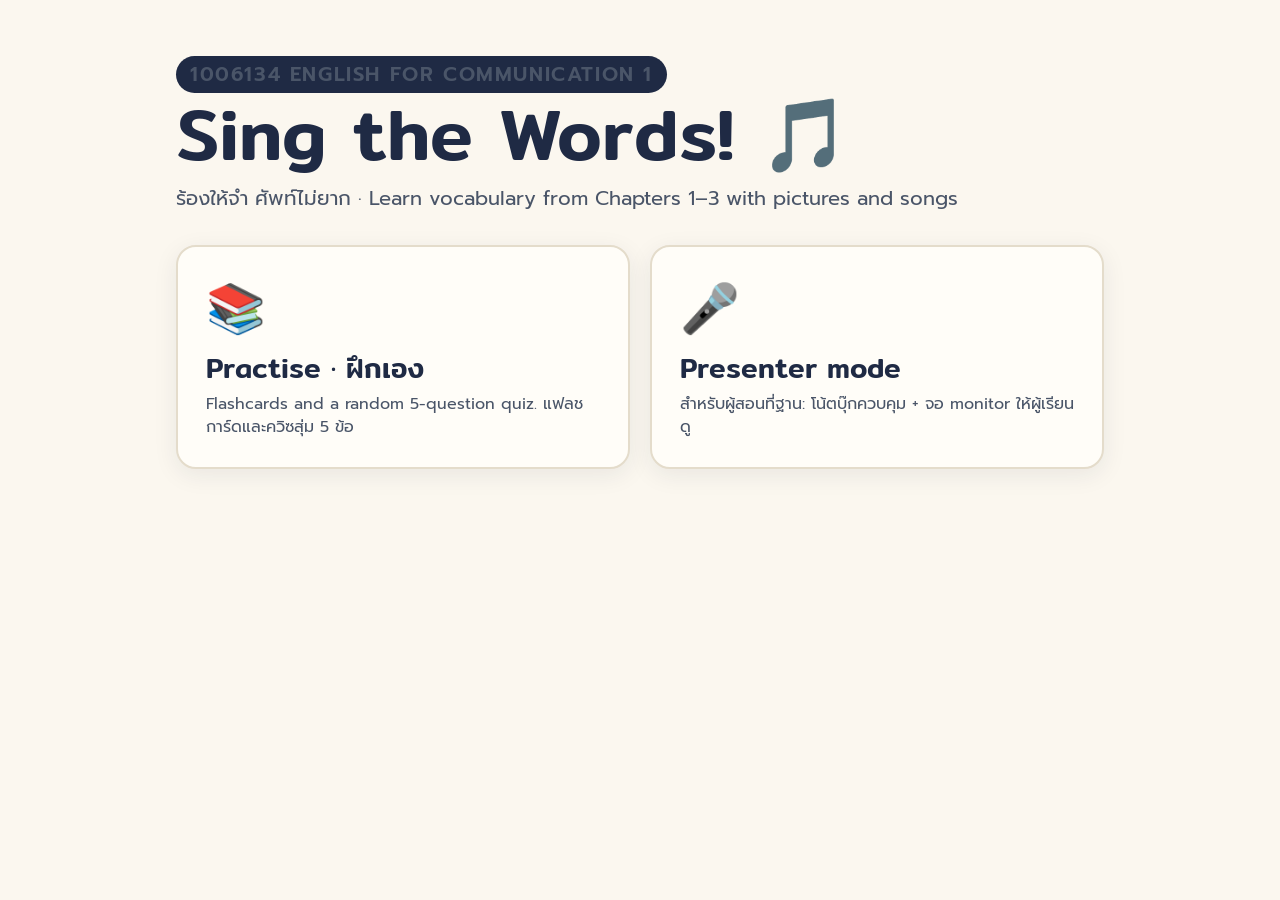
==== English-Communication/vocab-exam-web/index.html @ a1bbb783 "Add Sing the Words! web prototype with presenter mode Static site for the Eng Com vocabulary station" ====
<!doctype html>
<html lang="th">
<head>
  <meta charset="utf-8">
  <meta name="viewport" content="width=device-width, initial-scale=1">
  <title>Sing the Words!</title>
  <link rel="preconnect" href="https://fonts.googleapis.com">
  <link rel="stylesheet" href="https://fonts.googleapis.com/css2?family=Mitr:wght@400;500;600&family=Prompt:wght@400;500;600&display=swap">
  <link rel="stylesheet" href="css/theme.css">
  <link rel="stylesheet" href="css/app.css">
</head>
<body>
  <div class="landing">
    <div class="hero">
      <p class="pill">1006134 English for Communication 1</p>
      <h1>Sing the Words! 🎵</h1>
      <p>ร้องให้จำ ศัพท์ไม่ยาก · Learn vocabulary from Chapters 1–3 with pictures and songs</p>
    </div>
    <div class="choices">
      <a class="choice" href="study.html">
        <span class="big">📚</span>
        <h2>Practise · ฝึกเอง</h2>
        <p>Flashcards and a random 5-question quiz. แฟลชการ์ดและควิซสุ่ม 5 ข้อ</p>
      </a>
      <a class="choice" href="presenter.html">
        <span class="big">🎤</span>
        <h2>Presenter mode</h2>
        <p>สำหรับผู้สอนที่ฐาน: โน้ตบุ๊กควบคุม + จอ monitor ให้ผู้เรียนดู</p>
      </a>
    </div>
  </div>
</body>
</html>
---- English-Communication/vocab-exam-web/css/theme.css ----
/*
  THEME: change the website's tone here only.
  Every page reads its colors, fonts and roundness from these variables.
*/
:root {
  /* Fonts (Thai + Latin). Without internet they fall back to Tahoma/system fonts. */
  --font-display: "Mitr", Tahoma, sans-serif;
  --font-body: "Prompt", Tahoma, sans-serif;

  /* Base colors */
  --bg: #fbf7ef;          /* page background */
  --surface: #fffdf8;     /* cards */
  --surface-2: #f1eadb;   /* second background tone */
  --line: #e4dccb;        /* borders */
  --ink: #1f2a44;         /* main text, dark panels */
  --muted: #4a5568;       /* secondary text */
  --on-dark: #fbf7ef;     /* text on dark panels */
  --on-dark-muted: #aeb9cf;

  /* Accent and level colors */
  --accent: #c2410c;
  --accent-soft: #fbe3c8;
  --hard: #c2410c;
  --medium: #f4c542;      /* use dark text on it */
  --easy: #2f7d4a;
  --good: #2f7d4a;
  --bad: #b42318;

  /* Shape */
  --radius: 20px;
  --radius-sm: 12px;
  --shadow: 0 6px 24px rgba(31, 42, 68, 0.08);
}
---- English-Communication/vocab-exam-web/css/app.css ----
/* Layout and components. Colors and fonts come from theme.css. */
* { box-sizing: border-box; }
html, body { margin: 0; height: 100%; }
body {
  background: var(--bg);
  color: var(--ink);
  font-family: var(--font-body);
  line-height: 1.45;
}
h1, h2, h3 { font-family: var(--font-display); font-weight: 500; margin: 0; line-height: 1.15; }
p { margin: 0; }
button {
  font: inherit;
  cursor: pointer;
  border: 2px solid var(--line);
  background: var(--surface);
  color: var(--ink);
  border-radius: var(--radius-sm);
  padding: 10px 16px;
}
button:hover { border-color: var(--ink); }
button.primary { background: var(--ink); color: var(--on-dark); border-color: var(--ink); }
button.accent { background: var(--accent); color: #fff; border-color: var(--accent); }
button.on { background: var(--ink); color: var(--on-dark); border-color: var(--ink); }
button:disabled { opacity: 0.4; cursor: default; }
a { color: var(--accent); }

.pill {
  display: inline-block;
  padding: 4px 14px;
  border-radius: 999px;
  font-size: 0.8em;
  font-weight: 600;
  letter-spacing: 0.08em;
  text-transform: uppercase;
  color: #fff;
  background: var(--ink);
}
.pill.hard { background: var(--hard); }
.pill.medium { background: var(--medium); color: var(--ink); }
.pill.easy { background: var(--easy); }

/* Picture: a real image from images/<word>.png when it exists, otherwise the emoji placeholder */
.pic {
  position: relative;
  display: flex;
  align-items: center;
  justify-content: center;
  background: var(--surface-2);
  border-radius: var(--radius);
  overflow: hidden;
  aspect-ratio: 1 / 1;
}
.pic img { width: 100%; height: 100%; object-fit: cover; }
.pic img + .emoji { display: none; }
.pic .emoji { font-size: 7em; line-height: 1; }
.pic .idea {
  position: absolute; left: 12px; right: 12px; bottom: 12px;
  font-size: 0.55em; color: var(--muted); text-align: center;
}
.pic img ~ .idea { display: none; }

/* ---------- Landing page ---------- */
.landing { max-width: 960px; margin: 0 auto; padding: 48px 16px; display: grid; gap: 32px; }
.landing .hero h1 { font-size: clamp(40px, 7vw, 72px); }
.landing .hero p { font-size: 20px; color: var(--muted); margin-top: 8px; }
.choices { display: grid; grid-template-columns: repeat(auto-fit, minmax(260px, 1fr)); gap: 20px; }
.choice {
  display: block; text-decoration: none; color: inherit;
  background: var(--surface); border: 2px solid var(--line); border-radius: var(--radius);
  padding: 28px; box-shadow: var(--shadow);
}
.choice:hover { border-color: var(--accent); }
.choice h2 { font-size: 28px; margin: 8px 0; }
.choice .big { font-size: 48px; }
.choice p { color: var(--muted); }

/* ---------- Stage (audience screen on the monitor) ---------- */
body.stage { overflow: hidden; font-size: clamp(16px, 2.2vw, 40px); }
.stage-root { height: 100vh; display: flex; flex-direction: column; padding: 3vh 4vw; gap: 2vh; }
.stage-top { display: flex; justify-content: space-between; align-items: center; color: var(--muted); font-size: 0.6em; }
.stage-body { flex: 1; min-height: 0; display: flex; align-items: center; justify-content: center; }
.stage-dark { background: var(--ink); color: var(--on-dark); }
.stage-dark .stage-top { color: var(--on-dark-muted); }

.s-welcome { text-align: center; display: grid; gap: 2vh; }
.s-welcome h1 { font-size: 3.2em; }
.s-welcome .sub { font-size: 1.4em; color: var(--accent-soft); font-family: var(--font-display); }
.s-welcome .group { font-size: 0.9em; color: var(--on-dark-muted); }

.s-card { display: grid; grid-template-columns: 40vh 1fr; gap: 4vw; align-items: center; width: 100%; }
.s-card .pic { width: 40vh; }
.s-card .word { font-size: 2.6em; font-weight: 600; }
.s-card .read { color: var(--muted); font-size: 0.85em; }
.s-card .meaning { font-size: 1em; margin-top: 1.5vh; }
.s-card .meaning-th { font-family: var(--font-display); color: var(--accent); font-size: 1.3em; margin-top: 1vh; }
.s-card .trick { margin-top: 2vh; font-size: 0.65em; background: var(--surface-2); padding: 1vh 1.2vw; border-radius: var(--radius-sm); color: var(--muted); }

.s-song { display: grid; grid-template-columns: 1fr 34vh; gap: 4vw; align-items: center; width: 100%; }
.s-song .section-label { color: var(--accent-soft); font-size: 0.6em; text-transform: uppercase; letter-spacing: 0.1em; }
.s-song .line { font-size: 1.5em; font-family: var(--font-display); margin: 1.5vh 0; }
.s-song .line .lead { color: #e8a33d; }
.s-song .line.dim { font-size: 0.8em; opacity: 0.45; }
.s-song .pic { width: 34vh; background: rgba(255, 255, 255, 0.08); }

.s-family { width: 100%; display: grid; gap: 2vh; }
.s-family .row {
  display: grid; grid-template-columns: 1.6fr 0.7fr 1.4fr; align-items: center;
  background: var(--surface); border: 2px solid var(--line); border-radius: var(--radius); padding: 2vh 2vw;
}
.s-family .row:last-child { border-color: var(--accent); }
.s-family .w { font-family: var(--font-display); font-size: 1.4em; }
.s-family .pos { color: #8a5a00; }
.s-family .m { color: var(--muted); font-size: 0.8em; }

.s-quiz { display: grid; grid-template-columns: 34vh 1fr; gap: 4vw; align-items: center; width: 100%; }
.s-quiz .pic { width: 34vh; }
.s-quiz .lyric { font-family: var(--font-display); font-size: 1.3em; }
.s-quiz .hint { color: var(--muted); margin-top: 1vh; font-size: 0.8em; }
.opts { display: grid; grid-template-columns: 1fr 1fr; gap: 1.6vh 1.2vw; margin-top: 3vh; }
.opt {
  background: var(--surface); border: 3px solid var(--line); border-radius: var(--radius-sm);
  padding: 1.6vh 1.4vw; font-size: 1em; text-align: left;
}
.opt b { color: var(--accent); margin-right: 0.6em; }
.opt.correct { border-color: var(--good); background: #e6f4ea; }
.opt.wrong { border-color: var(--bad); background: #fdecea; }
.opt:disabled { opacity: 1; cursor: default; }
.opt.faded { opacity: 0.45; }

.s-recap { text-align: center; display: grid; gap: 3vh; justify-items: center; }
.s-recap h1 { font-size: 2.6em; }
.s-recap .score { font-size: 4em; font-family: var(--font-display); color: #e8a33d; }
.qr-box {
  width: 26vh; height: 26vh; border: 4px dashed var(--accent); border-radius: var(--radius);
  display: flex; align-items: center; justify-content: center; color: var(--on-dark-muted); font-size: 0.7em;
  background: rgba(255, 255, 255, 0.06);
}
.qr-box img { width: 100%; height: 100%; object-fit: contain; background: #fff; border-radius: var(--radius); }

.waiting { text-align: center; color: var(--muted); }

/* ---------- Presenter (laptop screen) ---------- */
body.presenter { font-size: 15px; }
.p-root { display: grid; grid-template-columns: 1fr 360px; gap: 16px; padding: 16px; height: 100vh; }
.p-main { display: grid; grid-template-rows: auto 1fr auto; gap: 12px; min-height: 0; }
.p-bar { display: flex; flex-wrap: wrap; gap: 8px; align-items: center; }
.p-bar .spacer { flex: 1; }
.p-preview {
  min-height: 0; border: 2px solid var(--line); border-radius: var(--radius); overflow: hidden; background: #000;
  display: flex; align-items: center; justify-content: center;
}
.p-preview iframe { width: 100%; aspect-ratio: 16 / 9; max-height: 100%; border: 0; background: var(--bg); }
.p-steps { display: flex; flex-wrap: wrap; gap: 6px; }
.p-steps button { padding: 6px 10px; font-size: 13px; }
.p-side { display: grid; grid-auto-rows: min-content; gap: 12px; overflow-y: auto; }
.panel { background: var(--surface); border: 2px solid var(--line); border-radius: var(--radius); padding: 14px; display: grid; gap: 8px; }
.panel h3 { font-size: 16px; }
.timer { font-family: var(--font-display); font-size: 48px; text-align: center; }
.timer.warn { color: #b7791f; }
.timer.over { color: var(--bad); }
.notes { color: var(--muted); white-space: pre-line; }
.answer { font-size: 20px; font-family: var(--font-display); color: var(--good); }
.row-btns { display: flex; flex-wrap: wrap; gap: 6px; }
table.results { width: 100%; border-collapse: collapse; font-size: 14px; }
table.results td, table.results th { border-bottom: 1px solid var(--line); padding: 4px; text-align: left; }
.kbd { font-size: 12px; color: var(--muted); }
.status-ok { color: var(--good); }
.status-warn { color: #b7791f; }

/* ---------- Study page (students' phones) ---------- */
.study { max-width: 720px; margin: 0 auto; padding: 16px; display: grid; gap: 16px; }
.study header { display: flex; align-items: center; gap: 8px; flex-wrap: wrap; }
.study header h1 { font-size: 24px; flex: 1; }
.toolbar { display: flex; flex-wrap: wrap; gap: 6px; }
.flash {
  background: var(--surface); border: 2px solid var(--line); border-radius: var(--radius);
  padding: 20px; display: grid; gap: 12px; justify-items: center; text-align: center;
  cursor: pointer; min-height: 420px; align-content: center; box-shadow: var(--shadow);
  font-size: 18px;
}
.flash .pic { width: min(220px, 60vw); }
.flash .word { font-family: var(--font-display); font-size: 36px; }
.flash .meaning-th { font-family: var(--font-display); color: var(--accent); font-size: 26px; }
.flash .tap { color: var(--muted); font-size: 14px; }
.counter { text-align: center; color: var(--muted); }
.q-card { background: var(--surface); border: 2px solid var(--line); border-radius: var(--radius); padding: 20px; display: grid; gap: 12px; font-size: 18px; }
.q-card .pic { width: min(200px, 50vw); justify-self: center; }
.q-card .lyric { font-family: var(--font-display); font-size: 22px; text-align: center; }
.q-card .opts { margin-top: 0; }
.q-card .opt { font-size: 18px; padding: 12px; }
@media (max-width: 480px) { .q-card .opts { grid-template-columns: 1fr; } }
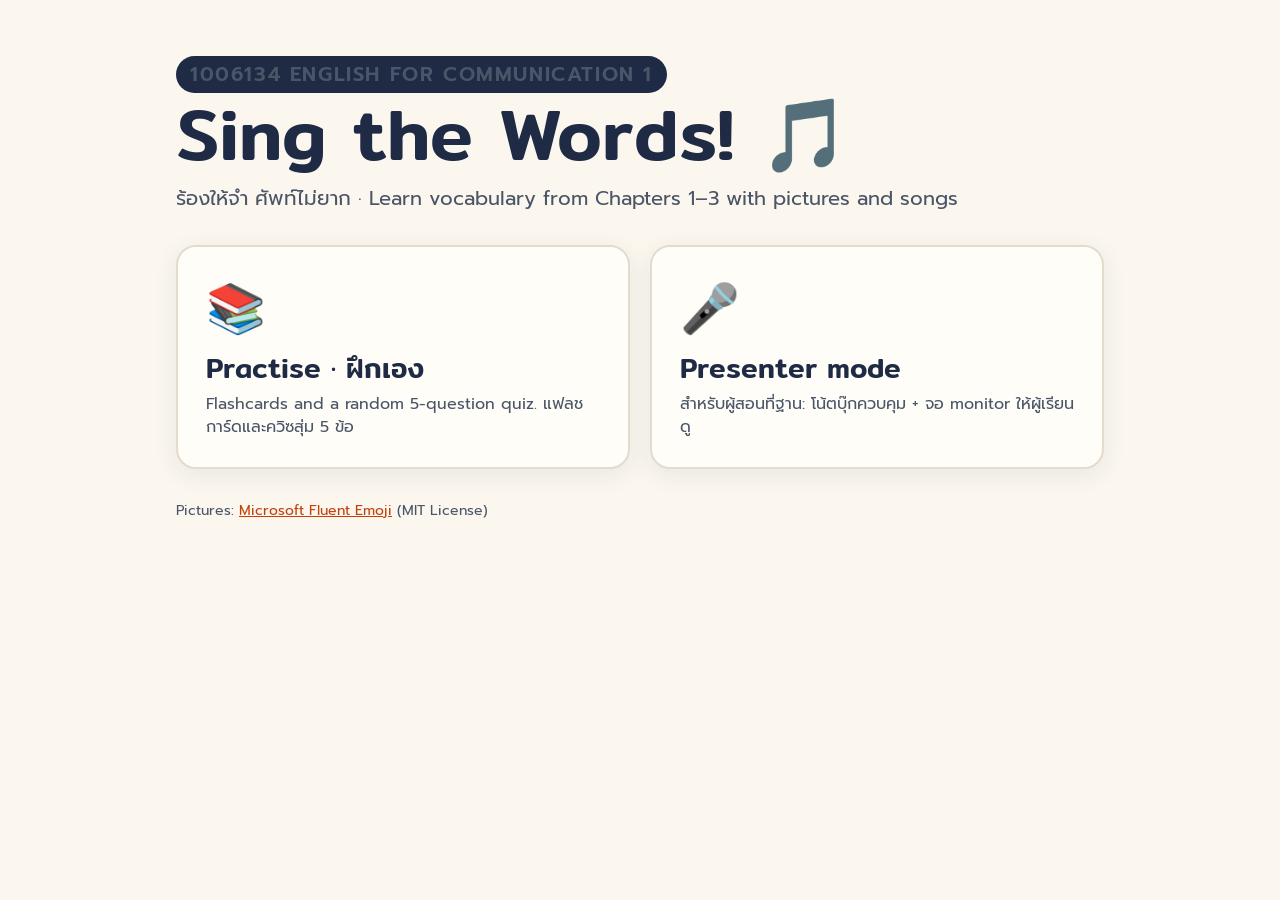
==== commit 4711fc60: "Add pictures for all 67 Eng Com vocab words Microsoft Fluent Emoji (Color style, MIT License) render" ====
--- a/English-Communication/vocab-exam-web/index.html
+++ b/English-Communication/vocab-exam-web/index.html
@@ -28,6 +28,7 @@
         <p>สำหรับผู้สอนที่ฐาน: โน้ตบุ๊กควบคุม + จอ monitor ให้ผู้เรียนดู</p>
       </a>
     </div>
+    <p style="color:var(--muted);font-size:14px">Pictures: <a href="https://github.com/microsoft/fluentui-emoji">Microsoft Fluent Emoji</a> (MIT License)</p>
   </div>
 </body>
 </html>
